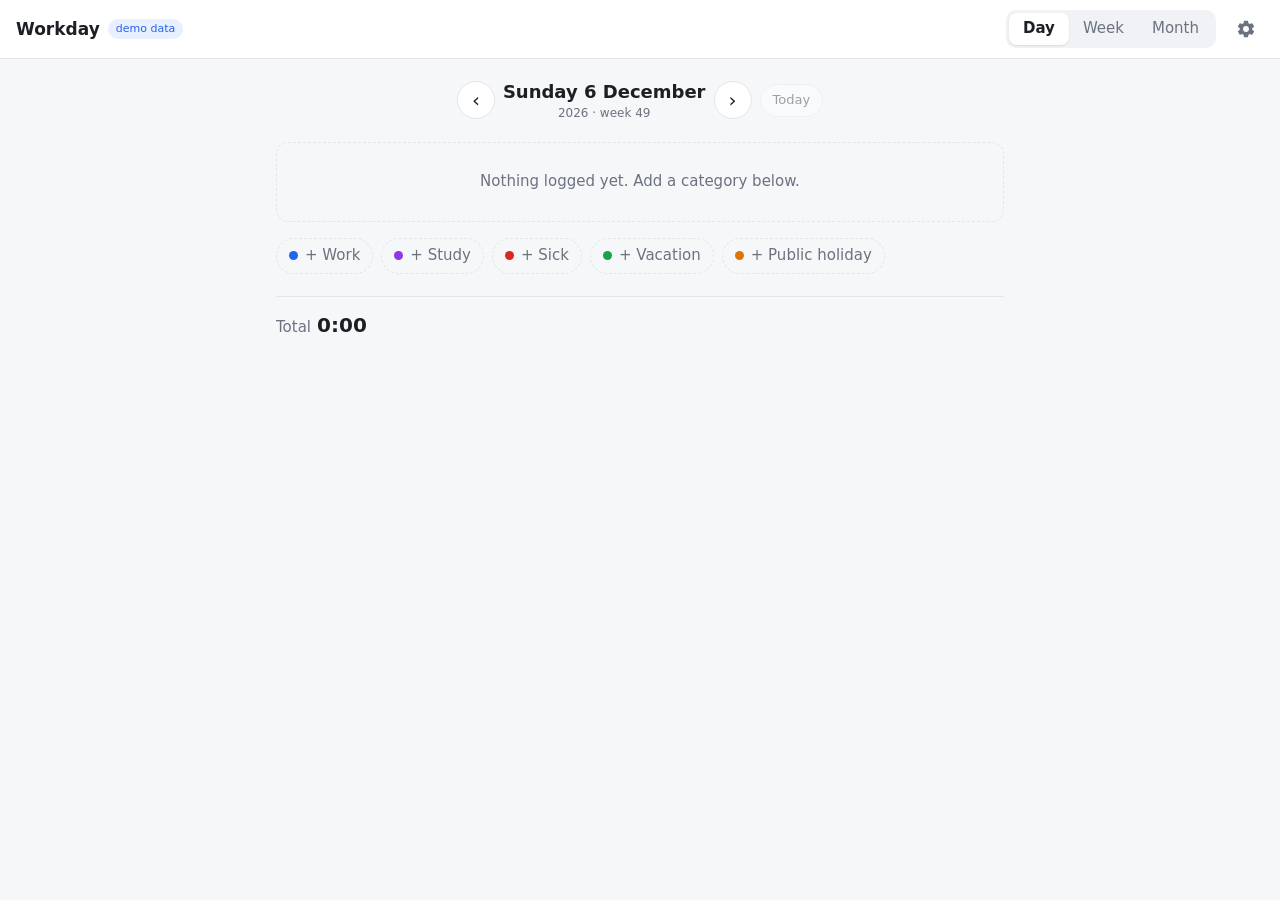
==== workday/app/static/index.html @ 0ff1f406 "Workday: hour logging Home Assistant add-on Day/week/month views with 15-minute steps, categories wi" ====
<!doctype html>
<html lang="en">
<head>
  <meta charset="utf-8">
  <meta name="viewport" content="width=device-width, initial-scale=1">
  <title>Workday</title>
  <link rel="stylesheet" href="app.css">
  <script src="mock.js" defer></script>
  <script src="app.js" defer></script>
</head>
<body>
  <header class="topbar">
    <div class="brand">Workday <span id="demo-badge" class="badge" hidden>demo data</span></div>
    <nav class="tabs" role="tablist">
      <button type="button" class="tab" data-view="day" role="tab">Day</button>
      <button type="button" class="tab" data-view="week" role="tab">Week</button>
      <button type="button" class="tab" data-view="month" role="tab">Month</button>
    </nav>
    <button type="button" class="icon-btn" data-view="categories" title="Categories" aria-label="Categories">
      <svg viewBox="0 0 24 24" width="20" height="20" aria-hidden="true"><path fill="currentColor" d="M12 15.5A3.5 3.5 0 1 1 12 8.5a3.5 3.5 0 0 1 0 7Zm7.43-2.53c.04-.32.07-.64.07-.97s-.03-.66-.07-1l2.11-1.63a.5.5 0 0 0 .12-.64l-2-3.46a.5.5 0 0 0-.61-.22l-2.49 1a7.3 7.3 0 0 0-1.69-.98l-.38-2.65A.49.49 0 0 0 14 2h-4a.49.49 0 0 0-.49.42l-.38 2.65c-.61.25-1.17.58-1.69.98l-2.49-1a.5.5 0 0 0-.61.22l-2 3.46a.49.49 0 0 0 .12.64L4.57 11c-.04.34-.07.67-.07 1s.03.65.07.97l-2.11 1.66a.49.49 0 0 0-.12.64l2 3.46c.12.22.39.3.61.22l2.49-1.01c.52.4 1.08.73 1.69.98l.38 2.65c.03.24.24.42.49.42h4c.25 0 .46-.18.49-.42l.38-2.65a7.3 7.3 0 0 0 1.69-.98l2.49 1.01c.22.08.49 0 .61-.22l2-3.46a.5.5 0 0 0-.12-.64l-2.11-1.66Z"/></svg>
    </button>
  </header>

  <main id="app"></main>
</body>
</html>
---- workday/app/static/app.css ----
:root {
  --bg: #f6f7f9;
  --surface: #ffffff;
  --surface-2: #f0f2f5;
  --text: #1c1f24;
  --muted: #6b7280;
  --border: #e3e6eb;
  --accent: #2563eb;
  --accent-soft: #e8efff;
  --danger: #dc2626;
  --ok: #16a34a;
  --radius: 12px;
  --shadow: 0 1px 2px rgba(16, 24, 40, .06), 0 1px 3px rgba(16, 24, 40, .04);
  color-scheme: light;
}

@media (prefers-color-scheme: dark) {
  :root {
    --bg: #111418;
    --surface: #1a1e24;
    --surface-2: #232830;
    --text: #e6e8eb;
    --muted: #9aa3af;
    --border: #2d333c;
    --accent: #6b9bff;
    --accent-soft: #1e2a44;
    --danger: #f87171;
    --ok: #4ade80;
    --shadow: none;
    color-scheme: dark;
  }
}

* { box-sizing: border-box; }

html, body { margin: 0; }

body {
  background: var(--bg);
  color: var(--text);
  font: 15px/1.45 system-ui, -apple-system, "Segoe UI", Roboto, sans-serif;
  -webkit-font-smoothing: antialiased;
}

button, input, select { font: inherit; color: inherit; }

button { cursor: pointer; }

[hidden] { display: none !important; }

/* ---------- top bar ---------- */

.topbar {
  position: sticky;
  top: 0;
  z-index: 10;
  display: flex;
  align-items: center;
  gap: 12px;
  padding: 10px 16px;
  background: var(--surface);
  border-bottom: 1px solid var(--border);
}

.brand { font-weight: 650; font-size: 17px; display: flex; align-items: center; gap: 8px; }

.badge {
  font-size: 11px;
  font-weight: 500;
  padding: 2px 8px;
  border-radius: 99px;
  background: var(--accent-soft);
  color: var(--accent);
}

.tabs {
  margin-left: auto;
  display: flex;
  background: var(--surface-2);
  border-radius: 10px;
  padding: 3px;
}

.tab {
  border: 0;
  background: transparent;
  padding: 5px 14px;
  border-radius: 8px;
  color: var(--muted);
}

.tab.active { background: var(--surface); color: var(--text); box-shadow: var(--shadow); font-weight: 550; }

.icon-btn {
  border: 0;
  background: transparent;
  color: var(--muted);
  width: 36px;
  height: 36px;
  border-radius: 10px;
  display: grid;
  place-items: center;
}

.icon-btn:hover, .icon-btn.active { background: var(--surface-2); color: var(--text); }

/* ---------- layout ---------- */

main {
  max-width: 760px;
  margin: 0 auto;
  padding: 20px 16px 80px;
}

.navbar {
  display: flex;
  align-items: center;
  justify-content: center;
  gap: 8px;
  margin-bottom: 20px;
}

.navbar .label {
  min-width: 200px;
  text-align: center;
  font-size: 18px;
  font-weight: 600;
}

.navbar .sub { display: block; font-size: 12px; font-weight: 400; color: var(--muted); }

.nav-btn {
  width: 38px;
  height: 38px;
  border-radius: 50%;
  border: 1px solid var(--border);
  background: var(--surface);
  font-size: 20px;
  line-height: 1;
  display: grid;
  place-items: center;
}

.nav-btn:hover { background: var(--surface-2); }

.pill-btn {
  border: 1px solid var(--border);
  background: var(--surface);
  padding: 6px 12px;
  border-radius: 99px;
  font-size: 13px;
}

.pill-btn:hover { background: var(--surface-2); }

.pill-btn.primary { background: var(--accent); border-color: var(--accent); color: #fff; }

.pill-btn:disabled { opacity: .4; cursor: default; }

.card {
  background: var(--surface);
  border: 1px solid var(--border);
  border-radius: var(--radius);
  box-shadow: var(--shadow);
}

/* ---------- day view ---------- */

.entries { display: flex; flex-direction: column; gap: 10px; }

.entry { padding: 12px 14px; display: flex; flex-direction: column; gap: 8px; }

.entry-top { display: flex; align-items: center; gap: 10px; flex-wrap: wrap; }

.cat-select {
  appearance: none;
  border: 0;
  border-radius: 99px;
  padding: 4px 12px 4px 26px;
  font-weight: 550;
  background: var(--surface-2) no-repeat 10px 50% / 8px 8px;
  min-width: 110px;
}

.dot { display: inline-block; width: 9px; height: 9px; border-radius: 50%; flex: none; }

.cat-wrap { position: relative; display: inline-flex; align-items: center; }

.cat-wrap .dot { position: absolute; left: 11px; pointer-events: none; }

.stepper { display: inline-flex; align-items: center; gap: 2px; margin-left: auto; }

.step-btn {
  width: 32px;
  height: 32px;
  border-radius: 8px;
  border: 1px solid var(--border);
  background: var(--surface);
  font-size: 18px;
  line-height: 1;
}

.step-btn:hover { background: var(--surface-2); }

.step-btn:disabled { opacity: .35; cursor: default; }

.hours {
  min-width: 56px;
  text-align: center;
  font-variant-numeric: tabular-nums;
  font-size: 17px;
  font-weight: 600;
}

.quick { display: inline-flex; gap: 4px; }

.quick button {
  border: 0;
  background: var(--surface-2);
  color: var(--muted);
  border-radius: 6px;
  font-size: 12px;
  padding: 4px 8px;
}

.quick button:hover { color: var(--text); }

.remove-btn {
  border: 0;
  background: transparent;
  color: var(--muted);
  width: 28px;
  height: 28px;
  border-radius: 6px;
  font-size: 16px;
}

.remove-btn:hover { color: var(--danger); background: var(--surface-2); }

.note-wrap { position: relative; }

.note-input {
  width: 100%;
  border: 0;
  border-bottom: 1px dashed var(--border);
  background: transparent;
  padding: 4px 0;
  outline: none;
  color: var(--text);
}

.note-input::placeholder { color: var(--muted); opacity: .7; }

.note-input:focus { border-bottom: 1px solid var(--accent); }

.suggest {
  position: absolute;
  top: calc(100% + 4px);
  left: 0;
  right: 0;
  z-index: 5;
  margin: 0;
  padding: 4px;
  list-style: none;
  background: var(--surface);
  border: 1px solid var(--border);
  border-radius: 10px;
  box-shadow: 0 8px 24px rgba(0, 0, 0, .12);
  max-height: 240px;
  overflow: auto;
}

.suggest li { padding: 6px 10px; border-radius: 6px; cursor: pointer; }

.suggest li.active, .suggest li:hover { background: var(--accent-soft); }

.empty {
  text-align: center;
  color: var(--muted);
  padding: 28px 12px;
  border: 1px dashed var(--border);
  border-radius: var(--radius);
}

.add-row { display: flex; flex-wrap: wrap; gap: 8px; margin-top: 16px; }

.add-btn {
  display: inline-flex;
  align-items: center;
  gap: 7px;
  border: 1px dashed var(--border);
  background: transparent;
  padding: 6px 12px;
  border-radius: 99px;
  color: var(--muted);
}

.add-btn:hover { color: var(--text); border-style: solid; background: var(--surface); }

.day-footer {
  display: flex;
  align-items: baseline;
  justify-content: space-between;
  margin-top: 22px;
  padding-top: 14px;
  border-top: 1px solid var(--border);
}

.total { font-size: 15px; color: var(--muted); }

.total strong { color: var(--text); font-size: 20px; font-variant-numeric: tabular-nums; margin-left: 6px; }

.status { font-size: 13px; color: var(--muted); transition: opacity .3s; }

.status.ok { color: var(--ok); }

.status.err { color: var(--danger); }

/* ---------- report views ---------- */

.report-actions { display: flex; justify-content: flex-end; margin-bottom: 10px; }

.table-wrap { overflow-x: auto; }

table.report { width: 100%; border-collapse: collapse; font-variant-numeric: tabular-nums; }

.report th, .report td { padding: 9px 10px; text-align: right; white-space: nowrap; }

.report th:first-child, .report td:first-child { text-align: left; }

.report thead th {
  font-size: 12px;
  font-weight: 550;
  color: var(--muted);
  border-bottom: 1px solid var(--border);
}

.report thead th.clickable { cursor: pointer; }

.report thead th.clickable:hover { color: var(--accent); }

.report thead th.today { color: var(--accent); }

.report thead th .d { display: block; font-size: 15px; color: var(--text); font-weight: 600; }

.report thead th.today .d { color: var(--accent); }

.report thead th.weekend .d { color: var(--muted); }

.report tbody tr.cat td { border-top: 1px solid var(--border); }

.report tbody tr.cat td:first-child { font-weight: 550; }

.report tbody tr.cat.expandable td:first-child { cursor: pointer; }

.report .chev { display: inline-block; width: 12px; color: var(--muted); font-size: 11px; transition: transform .15s; }

.report tr.open .chev { transform: rotate(90deg); }

.report tbody tr.note td { color: var(--muted); font-size: 13px; padding-top: 4px; padding-bottom: 4px; }

.report tbody tr.note td:first-child { padding-left: 34px; }

.report td.zero { color: var(--border); }

.report td.sum, .report th.sum { font-weight: 650; }

.report tfoot td { border-top: 2px solid var(--border); font-weight: 650; }

.report-empty { padding: 32px; text-align: center; color: var(--muted); }

/* ---------- categories ---------- */

.cat-list { padding: 4px 0; }

.cat-item {
  display: flex;
  align-items: center;
  gap: 10px;
  padding: 10px 14px;
  border-top: 1px solid var(--border);
}

.cat-item:first-child { border-top: 0; }

.cat-item.archived { opacity: .5; }

.color-input {
  width: 28px;
  height: 28px;
  padding: 0;
  border: 0;
  border-radius: 50%;
  background: transparent;
  overflow: hidden;
  cursor: pointer;
}

.color-input::-webkit-color-swatch-wrapper { padding: 0; }

.color-input::-webkit-color-swatch { border: 0; border-radius: 50%; }

.color-input::-moz-color-swatch { border: 0; border-radius: 50%; }

.name-input {
  flex: 1;
  border: 1px solid transparent;
  background: transparent;
  border-radius: 8px;
  padding: 6px 8px;
}

.name-input:hover { border-color: var(--border); }

.name-input:focus { border-color: var(--accent); outline: none; background: var(--surface); }

.new-cat { display: flex; gap: 8px; margin-top: 14px; }

.new-cat input {
  flex: 1;
  border: 1px solid var(--border);
  background: var(--surface);
  border-radius: 10px;
  padding: 8px 12px;
}

.section-title { font-size: 18px; font-weight: 600; margin: 0 0 14px; }

.hint { color: var(--muted); font-size: 13px; margin-top: 14px; }

@media (max-width: 520px) {
  .topbar { padding: 8px 12px; gap: 8px; }
  .tab { padding: 5px 10px; }
  .navbar .label { min-width: 0; flex: 1; font-size: 16px; }
  .stepper { margin-left: 0; }
  .entry-top .quick { display: none; }
  .entry-top { justify-content: space-between; }
}
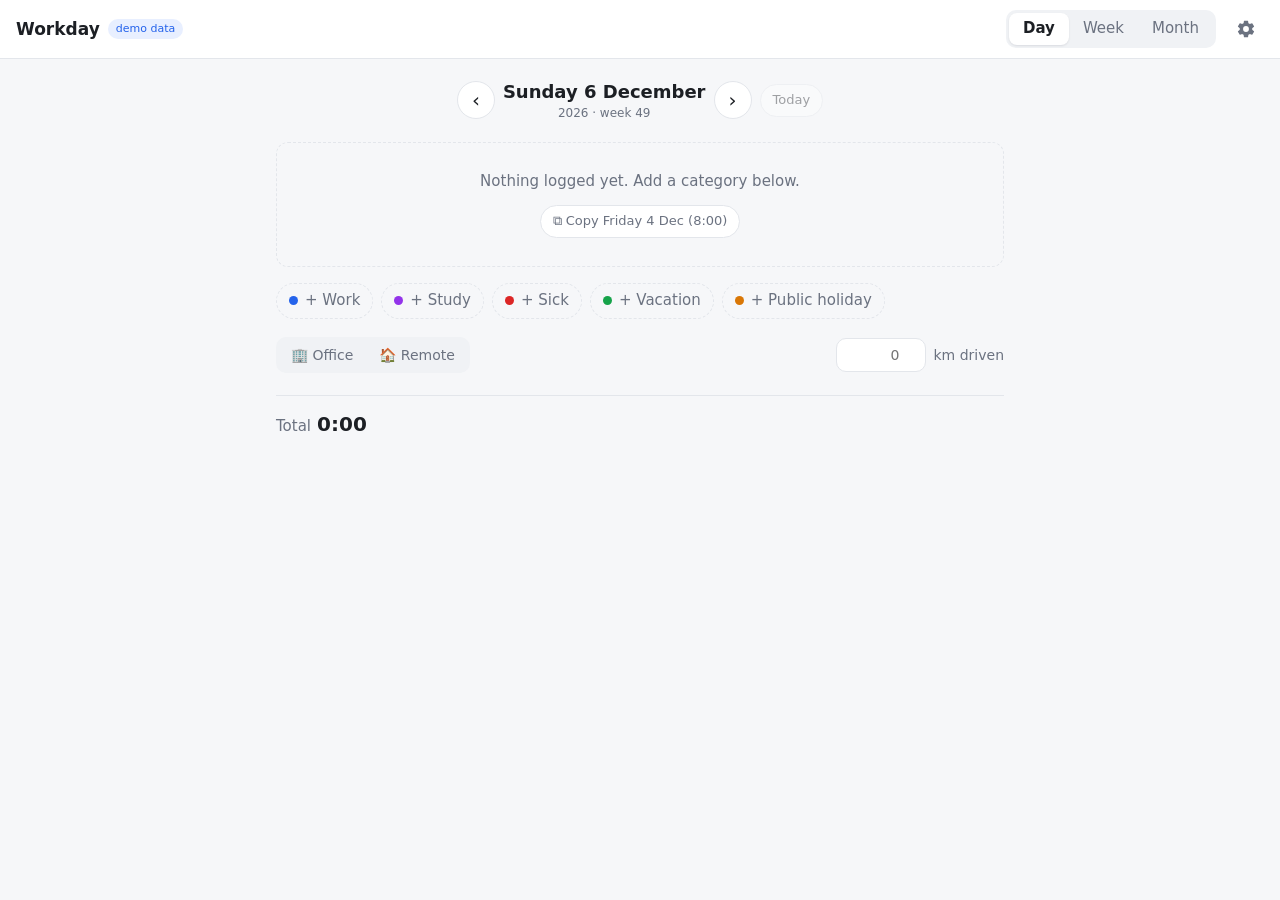
==== commit 3220edf4: "Add contract hours, overtime balance, copy/fill days, office/remote and km - Copy the previous logge" ====
--- a/workday/app/static/index.html
+++ b/workday/app/static/index.html
@@ -4,6 +4,7 @@
   <meta charset="utf-8">
   <meta name="viewport" content="width=device-width, initial-scale=1">
   <title>Workday</title>
+  <link rel="icon" href="favicon.svg" type="image/svg+xml">
   <link rel="stylesheet" href="app.css">
   <script src="mock.js" defer></script>
   <script src="app.js" defer></script>
@@ -16,7 +17,7 @@
       <button type="button" class="tab" data-view="week" role="tab">Week</button>
       <button type="button" class="tab" data-view="month" role="tab">Month</button>
     </nav>
-    <button type="button" class="icon-btn" data-view="categories" title="Categories" aria-label="Categories">
+    <button type="button" class="icon-btn" data-view="categories" title="Settings" aria-label="Settings">
       <svg viewBox="0 0 24 24" width="20" height="20" aria-hidden="true"><path fill="currentColor" d="M12 15.5A3.5 3.5 0 1 1 12 8.5a3.5 3.5 0 0 1 0 7Zm7.43-2.53c.04-.32.07-.64.07-.97s-.03-.66-.07-1l2.11-1.63a.5.5 0 0 0 .12-.64l-2-3.46a.5.5 0 0 0-.61-.22l-2.49 1a7.3 7.3 0 0 0-1.69-.98l-.38-2.65A.49.49 0 0 0 14 2h-4a.49.49 0 0 0-.49.42l-.38 2.65c-.61.25-1.17.58-1.69.98l-2.49-1a.5.5 0 0 0-.61.22l-2 3.46a.49.49 0 0 0 .12.64L4.57 11c-.04.34-.07.67-.07 1s.03.65.07.97l-2.11 1.66a.49.49 0 0 0-.12.64l2 3.46c.12.22.39.3.61.22l2.49-1.01c.52.4 1.08.73 1.69.98l.38 2.65c.03.24.24.42.49.42h4c.25 0 .46-.18.49-.42l.38-2.65a7.3 7.3 0 0 0 1.69-.98l2.49 1.01c.22.08.49 0 .61-.22l2-3.46a.5.5 0 0 0-.12-.64l-2.11-1.66Z"/></svg>
     </button>
   </header>
--- a/workday/app/static/app.css
+++ b/workday/app/static/app.css
@@ -71,6 +71,7 @@
   border-radius: 99px;
   background: var(--accent-soft);
   color: var(--accent);
+  white-space: nowrap;
 }
 
 .tabs {
@@ -310,6 +311,54 @@
 
 .total strong { color: var(--text); font-size: 20px; font-variant-numeric: tabular-nums; margin-left: 6px; }
 
+.total .target { color: var(--muted); font-size: 15px; font-variant-numeric: tabular-nums; }
+
+.copy-btn { margin-top: 12px; }
+
+.day-meta {
+  display: flex;
+  flex-wrap: wrap;
+  align-items: center;
+  justify-content: space-between;
+  gap: 10px 16px;
+  margin-top: 18px;
+}
+
+.seg {
+  display: inline-flex;
+  flex-wrap: wrap;
+  gap: 2px;
+  padding: 3px;
+  background: var(--surface-2);
+  border-radius: 10px;
+}
+
+.seg-btn {
+  border: 0;
+  background: transparent;
+  color: var(--muted);
+  padding: 5px 12px;
+  border-radius: 8px;
+  font-size: 14px;
+}
+
+.seg-btn:hover { color: var(--text); }
+
+.seg-btn.active { background: var(--surface); color: var(--text); box-shadow: var(--shadow); font-weight: 550; }
+
+.km { display: inline-flex; align-items: center; gap: 8px; color: var(--muted); font-size: 14px; }
+
+.km-input, .field {
+  border: 1px solid var(--border);
+  background: var(--surface);
+  border-radius: 10px;
+  padding: 6px 10px;
+}
+
+.km-input { width: 90px; text-align: right; font-variant-numeric: tabular-nums; }
+
+.km-input:focus, .field:focus { border-color: var(--accent); outline: none; }
+
 .status { font-size: 13px; color: var(--muted); transition: opacity .3s; }
 
 .status.ok { color: var(--ok); }
@@ -318,7 +367,60 @@
 
 /* ---------- report views ---------- */
 
-.report-actions { display: flex; justify-content: flex-end; margin-bottom: 10px; }
+.report-actions { display: flex; justify-content: flex-end; gap: 8px; margin-bottom: 10px; }
+
+.stats {
+  display: grid;
+  grid-template-columns: repeat(auto-fit, minmax(130px, 1fr));
+  gap: 10px;
+  margin-bottom: 14px;
+}
+
+.stat {
+  display: flex;
+  flex-direction: column;
+  gap: 2px;
+  padding: 10px 14px;
+  background: var(--surface);
+  border: 1px solid var(--border);
+  border-radius: var(--radius);
+  box-shadow: var(--shadow);
+}
+
+.stat-label { font-size: 12px; color: var(--muted); }
+
+.stat-value { font-size: 20px; font-weight: 650; font-variant-numeric: tabular-nums; }
+
+.stat.pos .stat-value { color: var(--ok); }
+
+.stat.neg .stat-value { color: var(--danger); }
+
+.missing-days { display: flex; flex-wrap: wrap; align-items: center; gap: 6px; margin-bottom: 14px; }
+
+.missing-label { font-size: 13px; color: var(--muted); margin-right: 2px; }
+
+.chip {
+  border: 1px solid color-mix(in srgb, var(--danger) 35%, var(--border));
+  background: color-mix(in srgb, var(--danger) 8%, var(--surface));
+  color: var(--text);
+  border-radius: 99px;
+  padding: 3px 10px;
+  font-size: 13px;
+}
+
+.chip:hover { border-color: var(--danger); }
+
+.fill-panel { padding: 12px 14px; margin-bottom: 12px; display: flex; flex-direction: column; gap: 10px; }
+
+.fill-row { display: flex; flex-wrap: wrap; align-items: center; gap: 10px; }
+
+.fill-row.end { justify-content: flex-end; }
+
+.fill-row .stepper { margin-left: 0; }
+
+.fill-row input.field { flex: 1; min-width: 160px; }
+
+.fill-panel .hint { margin-top: 0; }
 
 .table-wrap { overflow-x: auto; }
 
@@ -346,6 +448,19 @@
 .report thead th.today .d { color: var(--accent); }
 
 .report thead th.weekend .d { color: var(--muted); }
+
+.report thead th.missing .d::after {
+  content: "";
+  display: inline-block;
+  width: 6px;
+  height: 6px;
+  margin-left: 3px;
+  vertical-align: super;
+  border-radius: 50%;
+  background: var(--danger);
+}
+
+.report tfoot tr.info td { border-top: 1px solid var(--border); font-weight: 400; color: var(--muted); font-size: 13px; }
 
 .report tbody tr.cat td { border-top: 1px solid var(--border); }
 
@@ -426,13 +541,44 @@
 
 .section-title { font-size: 18px; font-weight: 600; margin: 0 0 14px; }
 
+.section-title.spaced { margin-top: 28px; }
+
+.section-title.with-status { display: flex; align-items: baseline; justify-content: space-between; }
+
+.section-title .status { font-weight: 400; }
+
+.settings { padding: 4px 14px; }
+
+.set-row {
+  display: flex;
+  flex-wrap: wrap;
+  align-items: center;
+  justify-content: space-between;
+  gap: 8px 16px;
+  padding: 10px 0;
+  border-top: 1px solid var(--border);
+}
+
+.set-row:first-child { border-top: 0; }
+
+.set-label { font-weight: 550; }
+
+.set-control { display: inline-flex; flex-wrap: wrap; align-items: center; gap: 10px; }
+
+.field.num { width: 100px; text-align: right; font-variant-numeric: tabular-nums; }
+
+.hint.inline { margin-top: 0; }
+
 .hint { color: var(--muted); font-size: 13px; margin-top: 14px; }
 
 @media (max-width: 520px) {
   .topbar { padding: 8px 12px; gap: 8px; }
+  .badge { display: none; }
   .tab { padding: 5px 10px; }
   .navbar .label { min-width: 0; flex: 1; font-size: 16px; }
   .stepper { margin-left: 0; }
-  .entry-top .quick { display: none; }
+  /* Shortcuts get their own line under the stepper, with bigger tap targets. */
+  .entry-top .quick { order: 1; width: 100%; justify-content: flex-end; gap: 6px; }
+  .entry-top .quick button { font-size: 13px; padding: 6px 14px; }
   .entry-top { justify-content: space-between; }
 }
